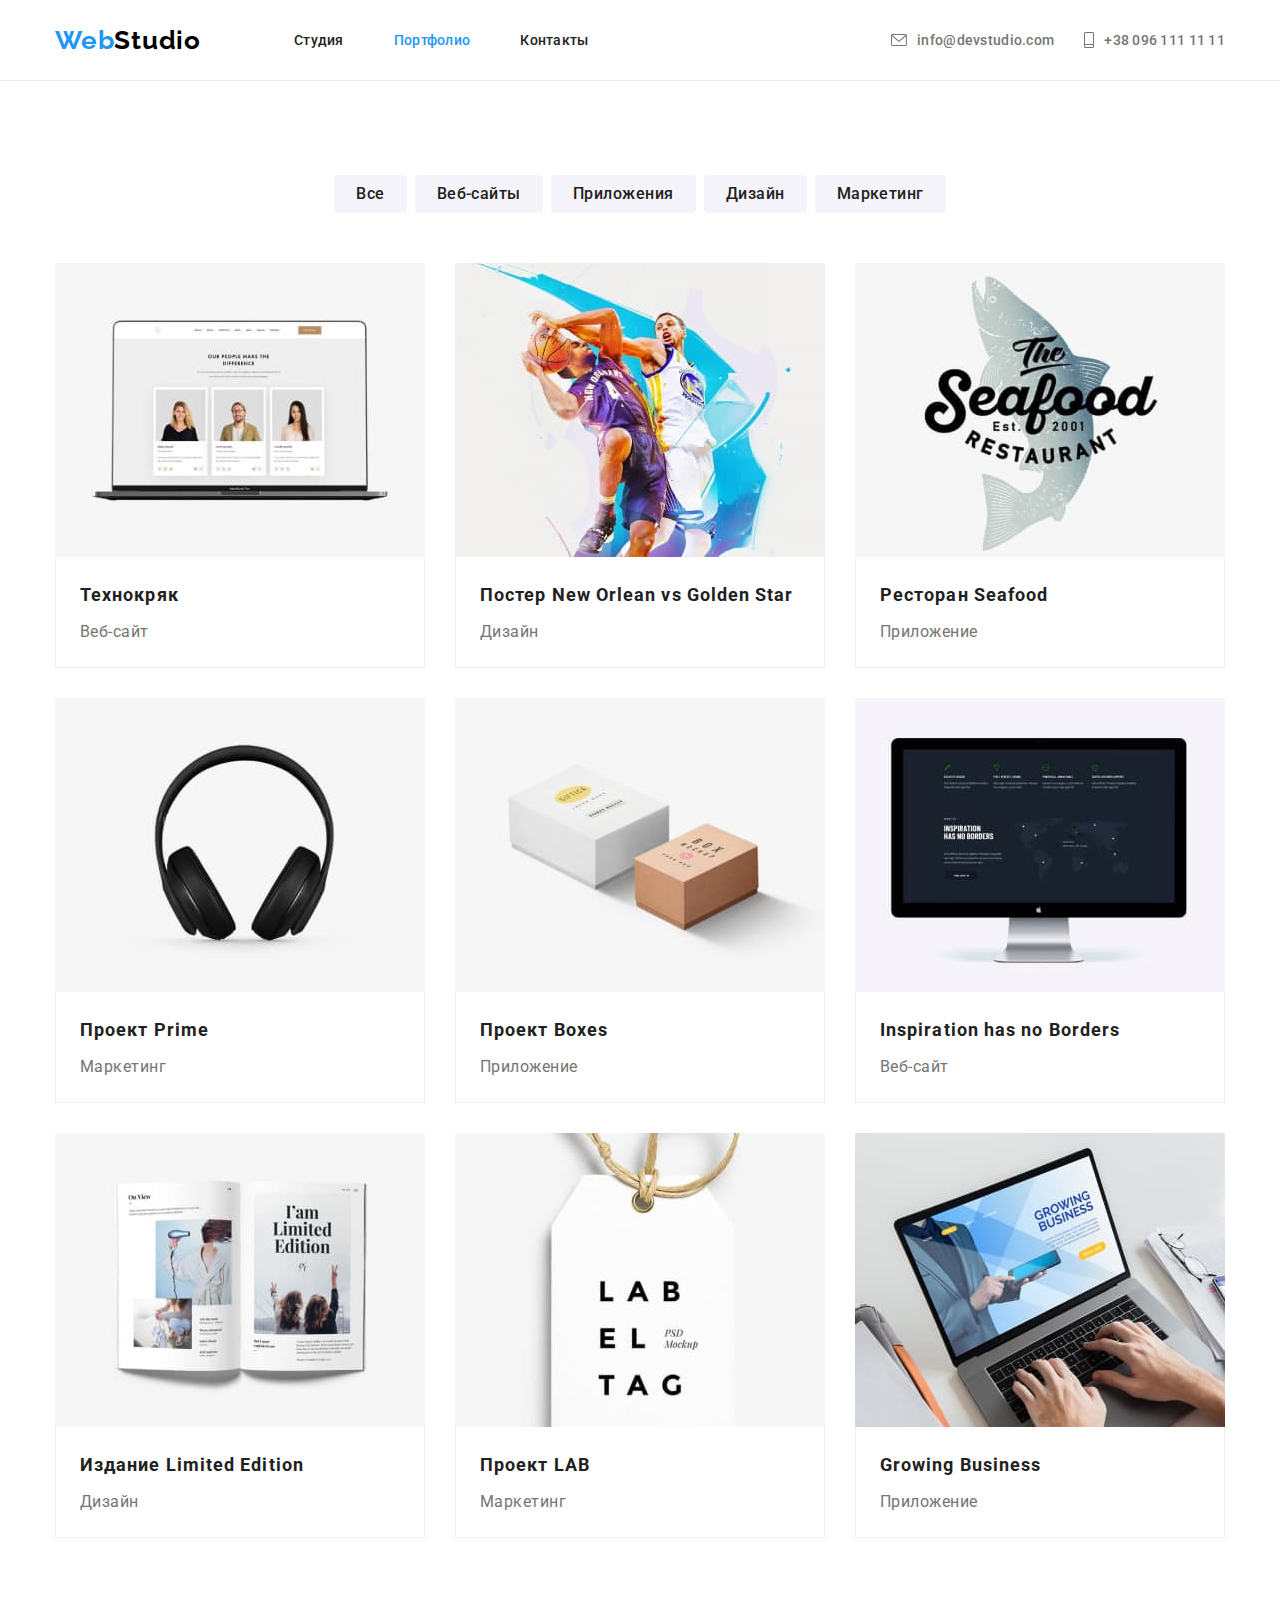
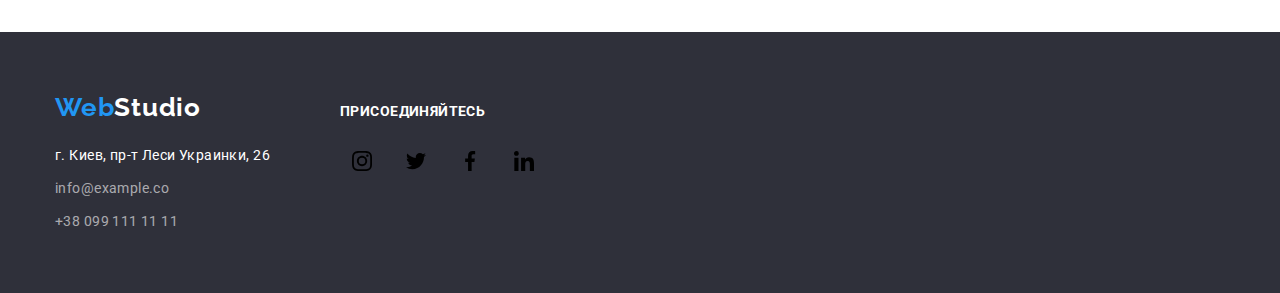
==== portfolio.html @ c2f08a3c "ДЗ5" ====
<!DOCTYPE html>
<html lang="ru">
  <head>
    <meta charset="UTF-8" />
    <meta http-equiv="X-UA-Compatible" content="IE=edge" />
    <meta name="viewport" content="width=device-width, initial-scale=1.0" />
    <link rel="preconnect" href="https://fonts.googleapis.com" />
    <link rel="preconnect" href="https://fonts.gstatic.com" crossorigin />
    <link
      href="https://fonts.googleapis.com/css2?family=Raleway:wght@700&family=Roboto:wght@400;500;700;900&display=swap"
      rel="stylesheet"
    />
    <link
      rel="stylesheet"
      href="https://cdnjs.cloudflare.com/ajax/libs/modern-normalize/1.1.0/modern-normalize.min.css"
    />
    <link rel="stylesheet" href="./css/styles.css" />
    <title>Портфолио</title>
  </head>

  <body>
    <header class="header">
      <div class="container">
        <a href="./index.html" class="logo-link first-part-logo">Web<span class="second-part-logo">Studio</span></a>

        <nav class="nav">
          <ul class="nav-list">
            <li class="nav-item">
              <a href="./index.html" class="nav-link">Студия</a>
            </li>
            <li class="nav-item">
              <a href="./portfolio.html" class="nav-link current">Портфолио</a>
            </li>
            <li class="nav-item"><a href="" class="nav-link">Контакты</a></li>
          </ul>
        </nav>

        <ul class="header-address-list">
          <li class="header-address-email">
            <a href="mailto:info@devstudio.com" class="email-link">
              <svg class="icon-envelope" width="16" height="12">
                <use href="images/icons.svg#icon-envelope"></use>
              </svg>
              info@devstudio.com</a
            >
          </li>
          <li class="header-address-phone">
            <a href="tel:+380961111111" class="phone-link">
              <svg class="icon-phone" width="10" height="16">
                <use href="images/icons.svg#icon-phone"></use>
              </svg>
              +38 096 111 11 11</a
            >
          </li>
        </ul>
      </div>
    </header>

    <main>
      <section class="portfolio">
        <div class="container">
          <h1 class="visually-hidden">Наше портфолио</h1>
          <ul class="filter-list">
            <li class="filter-item">
              <button type="button" class="filter-btn">Все</button>
            </li>
            <li class="filter-item">
              <button type="button" class="filter-btn">Веб-сайты</button>
            </li>
            <li class="filter-item">
              <button type="button" class="filter-btn">Приложения</button>
            </li>
            <li class="filter-item">
              <button type="button" class="filter-btn">Дизайн</button>
            </li>
            <li class="filter-item">
              <button type="button" class="filter-btn">Маркетинг</button>
            </li>
          </ul>

          <ul class="projects-list">
            <li class="projects-item">
              <a href="" class="projects-link">
                <img src="./images/project-1.jpg" alt="Веб-сайт" width="370" />
                <div class="project-description">
                  <h2 class="projects-item-title">Технокряк</h2>
                  <p class="projects-item-text">Веб-сайт</p>
                </div>
              </a>
            </li>
            <li class="projects-item">
              <a href="" class="projects-link">
                <img src="./images/project-2.jpg" alt="Постер" width="370" />
                <div class="project-description">
                  <h2 class="projects-item-title">Постер New Orlean vs Golden Star</h2>
                  <p class="projects-item-text">Дизайн</p>
                </div>
              </a>
            </li>
            <li class="projects-item">
              <a href="" class="projects-link">
                <img src="./images/project-3.jpg" alt="Логотип ресторана" width="370" />
                <div class="project-description">
                  <h2 class="projects-item-title">Ресторан Seafood</h2>
                  <p class="projects-item-text">Приложение</p>
                </div>
              </a>
            </li>
            <li class="projects-item">
              <a href="" class="projects-link">
                <img src="./images/project-4.jpg" alt="Наушники" width="370" />
                <div class="project-description">
                  <h2 class="projects-item-title">Проект Prime</h2>
                  <p class="projects-item-text">Маркетинг</p>
                </div>
              </a>
            </li>
            <li class="projects-item">
              <a href="" class="projects-link">
                <img src="./images/project-5.jpg" alt="Коробки" width="370" />
                <div class="project-description">
                  <h2 class="projects-item-title">Проект Boxes</h2>
                  <p class="projects-item-text">Приложение</p>
                </div>
              </a>
            </li>
            <li class="projects-item">
              <a href="" class="projects-link">
                <img src="./images/project-6.jpg" alt="Веб-сайт" width="370" />
                <div class="project-description">
                  <h2 class="projects-item-title">Inspiration has no Borders</h2>
                  <p class="projects-item-text">Веб-сайт</p>
                </div>
              </a>
            </li>
            <li class="projects-item">
              <a href="" class="projects-link">
                <img src="./images/project-7.jpg" alt="Книга" width="370" />
                <div class="project-description">
                  <h2 class="projects-item-title">Издание Limited Edition</h2>
                  <p class="projects-item-text">Дизайн</p>
                </div>
              </a>
            </li>
            <li class="projects-item">
              <a href="" class="projects-link">
                <img src="./images/project-8.jpg" alt="Бирка" width="370" />
                <div class="project-description">
                  <h2 class="projects-item-title">Проект LAB</h2>
                  <p class="projects-item-text">Маркетинг</p>
                </div>
              </a>
            </li>
            <li class="projects-item">
              <a href="" class="projects-link">
                <img src="./images/project-9.jpg" alt="Ноутбук" width="370" />
                <div class="project-description">
                  <h2 class="projects-item-title">Growing Business</h2>
                  <p class="projects-item-text">Приложение</p>
                </div>
              </a>
            </li>
          </ul>
        </div>
      </section>
    </main>

    <footer class="footer">
      <div class="container">
        <div class="container-address">
          <a href="./index.html" class="logo-link first-part-logo">Web<span class="second-part-logo">Studio</span></a>
          <address class="footer-address">
            <ul class="footer-address-list">
              <li class="footer-address-geo">
                <a href="https://goo.gl/maps/oRimaYfx6mKXGupH7" target="_blank" class="geo-link">
                  г. Киев, пр-т Леси Украинки, 26
                </a>
              </li>
              <li class="footer-address-email">
                <a href="mailto:info@example.com" class="email-link">info@example.co</a>
              </li>
              <li class="footer-address-phone">
                <a href="tel:+380991111111" class="phone-link">+38 099 111 11 11</a>
              </li>
            </ul>
          </address>
        </div>
        <div class="container-social">
          <h2 class="container-social-title">Присоединяйтесь</h2>
          <ul class="social-link-list">
            <li class="social-link-item">
              <a href="https://www.instagram.com/" class="social-link"
                ><svg width="20" height="20">
                  <use href="./images/icons.svg#icon-instagram"></use>
                </svg>
              </a>
            </li>

            <li class="social-link-item">
              <a href="https://twitter.com/" class="social-link">
                <svg width="20" height="20">
                  <use href="./images/icons.svg#icon-twitter"></use>
                </svg>
              </a>
            </li>

            <li class="social-link-item">
              <a href="https://www.facebook.com/" class="social-link"
                ><svg width="20" height="20">
                  <use href="./images/icons.svg#icon-facebook"></use>
                </svg>
              </a>
            </li>

            <li class="social-link-item">
              <a href="https://www.linkedin.com/" class="social-link">
                <svg width="20" height="20">
                  <use href="./images/icons.svg#icon-linkedin"></use>
                </svg>
              </a>
            </li>
          </ul>
        </div>
      </div>
    </footer>
  </body>
</html>
---- css/styles.css ----
/* CSS Custom Properties */
:root {
  --main-text-color: #757575;
  --main-title-color: #212121;
  --nav-text-color: #212121;
  --active-color: #2196f3;
}

/* GLOBAL STYLES */
body {
  font-family: 'Roboto', sans-serif;
  color: var(--main-text-color);
  margin-left: auto;
  margin-right: auto;
}

/* RESET STYLES*/
h1,
h2,
h3,
h4,
h5,
h6,
p,
ul {
  margin: 0;
  padding: 0;
}
.logo-link,
.nav-link,
.email-link,
.phone-link,
.geo-link,
.projects-link {
  text-decoration: none;
  font-style: normal;
  color: inherit;
}
.nav-list,
.team-list,
.works-list,
.advantages-list,
.footer-address-list,
.header-address-list,
.filter-list,
.projects-list,
.social-link-list,
.clients-list,
.footer-social-link-list {
  list-style-type: none;
}
.filter-btn,
.hero-btn {
  font-family: inherit;
}
img {
  display: block;
  max-width: 100%;
  height: auto;
}

/* PATTERN */
.visually-hidden {
  position: absolute;
  white-space: nowrap;
  width: 1px;
  height: 1px;
  overflow: hidden;
  border: 0;
  padding: 0;
  clip: rect(0 0 0 0);
  clip-path: inset(50%);
  margin: -1px;
}

/* CONTAINER */
.container {
  width: 1200px;
  margin: 0 auto;
  padding-left: 15px;
  padding-right: 15px;
}

/* HEADER */
.header {
  border-bottom: #ececec solid 1px;
}
header > .container {
  align-items: center;
  display: flex;
}

/* HEADER-LOGO */
.first-part-logo {
  font-family: 'Raleway', sans-serif;
  font-weight: 700;
  font-size: 26px;
  line-height: calc(31 / 26);
  letter-spacing: 0.03em;
  color: #2196f3;
}
header .second-part-logo {
  color: #000000;
}

/* HEADER-NAVIGATION */
.nav {
  margin-left: 93px;
}
.nav-list {
  padding: 0;
  display: flex;
}
.nav-list li:not(:last-child) {
  margin-right: 50px;
}
.nav-link {
  display: block;
  font-weight: 500;
  font-size: 14px;
  line-height: calc(16 / 14);
  letter-spacing: 0.02em;
  padding-top: 32px;
  padding-bottom: 32px;
  color: var(--nav-text-color);
}
.nav-link.current {
  color: var(--active-color);
}
.nav-link:hover,
.nav-link:focus {
  color: var(--active-color);
}

/* HEADER-HEADER ADDRESS */
.header-address-list {
  display: flex;
  margin-left: auto;
}
.header-address-list li:not(:last-child) {
  margin-right: 30px;
}
.header-address-email > .email-link,
.header-address-phone > .phone-link {
  display: flex;
  align-items: center;
  font-weight: 500;
  font-size: 14px;
  line-height: calc(16 / 14);
  letter-spacing: 0.02em;
  color: var(--main-text-color);
  padding-top: 32px;
  padding-bottom: 32px;
}
.email-link:hover,
.email-link:focus,
.phone-link:hover,
.phone-link:focus {
  color: var(--active-color);
}
.icon-envelope {
  margin-right: 10px;
  fill: currentColor;
}
.icon-phone {
  margin-right: 10px;
  fill: currentColor;
}

/* MAIN */
/* MAIN-HERO */
.hero {
  padding-top: 200px;
  padding-bottom: 200px;
  min-width: 1600px;
  margin-left: auto;
  margin-right: auto;
  background-color: #2f303a;
  background-image: linear-gradient(rgba(47, 48, 58, 0.4), rgba(47, 48, 58, 0.4)), url(../images/hero.jpg);
  background-position: center;
  background-repeat: no-repeat;
  background-size: cover;
  text-align: center;
}
.hero-title {
  font-weight: 900;
  font-size: 44px;
  line-height: calc(60 / 44);
  letter-spacing: 0.06em;
  text-transform: uppercase;
  color: #ffffff;
  width: 696px;
  margin-left: auto;
  margin-right: auto;
}
.hero-btn {
  display: block;
  cursor: pointer;
  font-weight: 700;
  font-size: 16px;
  line-height: calc(30 / 16);
  letter-spacing: 0.06em;
  color: #ffffff;
  background-color: #2196f3;
  border-radius: 4px;
  border: unset;
  width: 200px;
  height: 50px;
  margin-left: auto;
  margin-right: auto;
  margin-top: 30px;
  padding: 0;
}

/* MAIN-ADVANTAGES */
.advantages {
  padding-bottom: 0;
  padding-top: 94px;
  padding-bottom: 94px;
}
.advantages-item {
  width: calc((100%- (30px * 3)) / 4);
}
.advantages-list .advantages-item:not(:last-child) {
  margin-right: 30px;
}
.advantages-list {
  display: flex;
}
.advantages-icon {
  display: flex;
  height: 120px;
  background-color: #f5f4fa;
  align-items: center;
  justify-content: center;
  margin-bottom: 30px;
  border-radius: 4px;
}
.advantages-item-title {
  font-weight: 700;
  font-size: 14px;
  line-height: calc(16 / 14);
  letter-spacing: 0.03em;
  text-transform: uppercase;
  color: var(--main-title-color);
  margin-bottom: 10px;
}
.advantages-item-text {
  font-size: 14px;
  line-height: calc(24 / 14);
  letter-spacing: 0.03em;
}

/* MAIN-WORSK */
.works {
  text-align: center;
  padding-bottom: 94px;
}
.works-title {
  font-weight: 700;
  font-size: 36px;
  line-height: calc(41 / 36);
  letter-spacing: 0.03em;
  color: var(--main-title-color);
  margin-bottom: 50px;
}
.works-list {
  display: flex;
}

.works-list > .works-item:not(:last-child) {
  margin-right: 30px;
}

/* MAIN-TEAM */
.team {
  text-align: center;
  background-color: #f5f4fa;
  padding-top: 94px;
  padding-bottom: 94px;
}
.team-title {
  font-weight: 700;
  font-size: 36px;
  line-height: calc(41 / 36);
  letter-spacing: 0.03em;
  color: var(--main-title-color);
}
.team-list {
  display: flex;
  margin-top: 50px;
}
.team-list > .team-item:not(:last-child) {
  margin-right: 30px;
}
.team-item {
  width: calc((100%-30px * 3) / 4);
  background-color: #fff;
  box-shadow: 0px 1px 3px rgba(0, 0, 0, 0.12), 0px 1px 1px rgba(0, 0, 0, 0.14), 0px 2px 1px rgba(0, 0, 0, 0.2);
  border-radius: 0px 0px 4px 4px;
}
.team-item-title {
  font-weight: 500;
  font-size: 16px;
  line-height: calc(19 / 16);
  letter-spacing: 0.03em;
  color: var(--main-title-color);
}
.team-item-text {
  font-size: 16px;
  line-height: calc(19 / 16);
  letter-spacing: 0.03em;
  margin-top: 10px;
}
.social-link-list {
  display: flex;
  justify-content: center;
  margin-top: 16px;
}
.social-link-item:not(:last-child) {
  margin-right: 10px;
}
.social-link {
  display: flex;
  align-items: center;
  justify-content: center;
  width: 44px;
  height: 44px;
  border-radius: 50%;
}
.social-link:hover,
.social-link:focus {
  background-color: var(--active-color);
}
.social-link-icon {
  fill: #afb1b8;
}
.social-link:hover .social-link-icon,
.social-link:focus .social-link-icon {
  fill: #ffffff;
}
.team-description {
  padding-top: 30px;
  padding-bottom: 30px;
}

/* CLIENTS */
.clients {
  text-align: center;
  padding-top: 94px;
  padding-bottom: 94px;
}
.clients-title {
  font-weight: 700;
  font-size: 36px;
  line-height: calc(42 / 36);
  letter-spacing: 0.03em;
  color: var(--main-title-color);
  margin-bottom: 50px;
}
.clients-list {
  display: flex;
  justify-content: center;
}
.clients-item:not(:last-child) {
  margin-right: 30px;
}

.clients-link {
  display: flex;
  align-items: center;
  justify-content: center;
  width: 170px;
  height: 92px;
  border: 1px solid #afb1b8;
  border-radius: 4px;
}
.clients-link:hover,
.clients-link:focus {
  border-color: var(--active-color);
}
.clients-link-icon {
  fill: #afb1b8;
}
.clients-link:hover .clients-link-icon,
.clients-link:focus .clients-link-icon {
  fill: var(--active-color);
}

/* FOOTER */
.footer {
  background-color: #2f303a;
  padding-top: 60px;
  padding-bottom: 60px;
}
.footer > .container {
  display: flex;
  align-items: baseline;
}
.container-address {
  margin-right: 70px;
}

/* FOOTER-LOGO */
footer .second-part-logo {
  color: #ffffff;
}

/* FOOTER-ADDRESS */
.footer-address {
  margin-top: 20px;
}
footer .geo-link {
  font-size: 14px;
  line-height: calc(24 / 14);
  letter-spacing: 0.03em;
  color: #ffffff;
}
.footer-address-email,
.footer-address-phone {
  margin-top: 9px;
}
footer .email-link,
footer .phone-link {
  font-size: 14px;
  line-height: calc(24 / 14);
  letter-spacing: 0.03em;
  color: rgba(255, 255, 255, 0.6);
}
.geo-link:hover,
.geo-link:focus {
  color: var(--active-color);
}
.container-social-title {
  font-weight: 700;
  font-size: 14px;
  line-height: calc(16 / 14);
  letter-spacing: 0.03em;
  text-transform: uppercase;
  color: #ffffff;
  margin-bottom: 20px;
}
.footer-social-link-list {
  display: flex;
  justify-content: center;
}
.footer-social-link-item:not(:last-child) {
  margin-right: 10px;
}
.footer-social-link {
  display: flex;
  align-items: center;
  justify-content: center;
  width: 44px;
  height: 44px;
  border-radius: 50%;
  background-color: rgba(255, 255, 255, 0.1);
}
.footer-social-link:hover,
.footer-social-link:focus {
  background-color: var(--active-color);
}
.footer-social-link-icon {
  fill: #ffffff;
}

/* PORTFOLIO */
/* MAIN */
/* OUR PORTFOLIO */

.filter-list {
  display: flex;
  margin-bottom: 50px;
  justify-content: center;
}
.filter-btn {
  cursor: pointer;
  font-weight: 500;
  font-size: 16px;
  line-height: calc(26 / 16);
  letter-spacing: 0.03em;
  background-color: #f5f4fa;
  color: #212121;
  border-radius: 4px;
  border: none;
  padding: 6px 22px;
}
.filter-list > .filter-item:not(:last-child) {
  margin-right: 8px;
}
.filter-btn:hover,
.filter-btn:focus {
  color: #ffffff;
  background-color: var(--active-color);
  box-shadow: 0px 3px 1px rgba(0, 0, 0, 0.1), 0px 1px 2px rgba(0, 0, 0, 0.08), 0px 2px 2px rgba(0, 0, 0, 0.12);
}
.portfolio {
  padding-top: 94px;
  padding-bottom: 94px;
}
.projects-list {
  display: flex;
  flex-wrap: wrap;
}
.projects-list > .projects-item:not(:nth-child(3n)) {
  margin-right: 30px;
}
.projects-list > .projects-item:not(:nth-last-child(-n + 3)) {
  margin-bottom: 30px;
}
.projects-item {
  flex-basis: calc((100%- (30px * 2) / 3));
}
.projects-link {
  display: block;
}
.projects-link:hover,
.projects-link:focus {
  box-shadow: 0px 1px 1px rgba(0, 0, 0, 0.12), 0px 4px 4px rgba(0, 0, 0, 0.06), 1px 4px 6px rgba(0, 0, 0, 0.16);
}
.project-description {
  border-right: 1px solid#eeeeee;
  border-bottom: 1px solid #eeeeee;
  border-left: 1px solid #eeeeee;
  padding: 20px 24px;
}
.projects-item-title {
  font-weight: 700;
  font-size: 18px;
  line-height: calc(36 / 18);
  letter-spacing: 0.06em;
  color: var(--main-title-color);
}
.projects-item-text {
  font-size: 16px;
  line-height: calc(30 / 16);
  letter-spacing: 0.03em;
  margin-top: 4px;
}
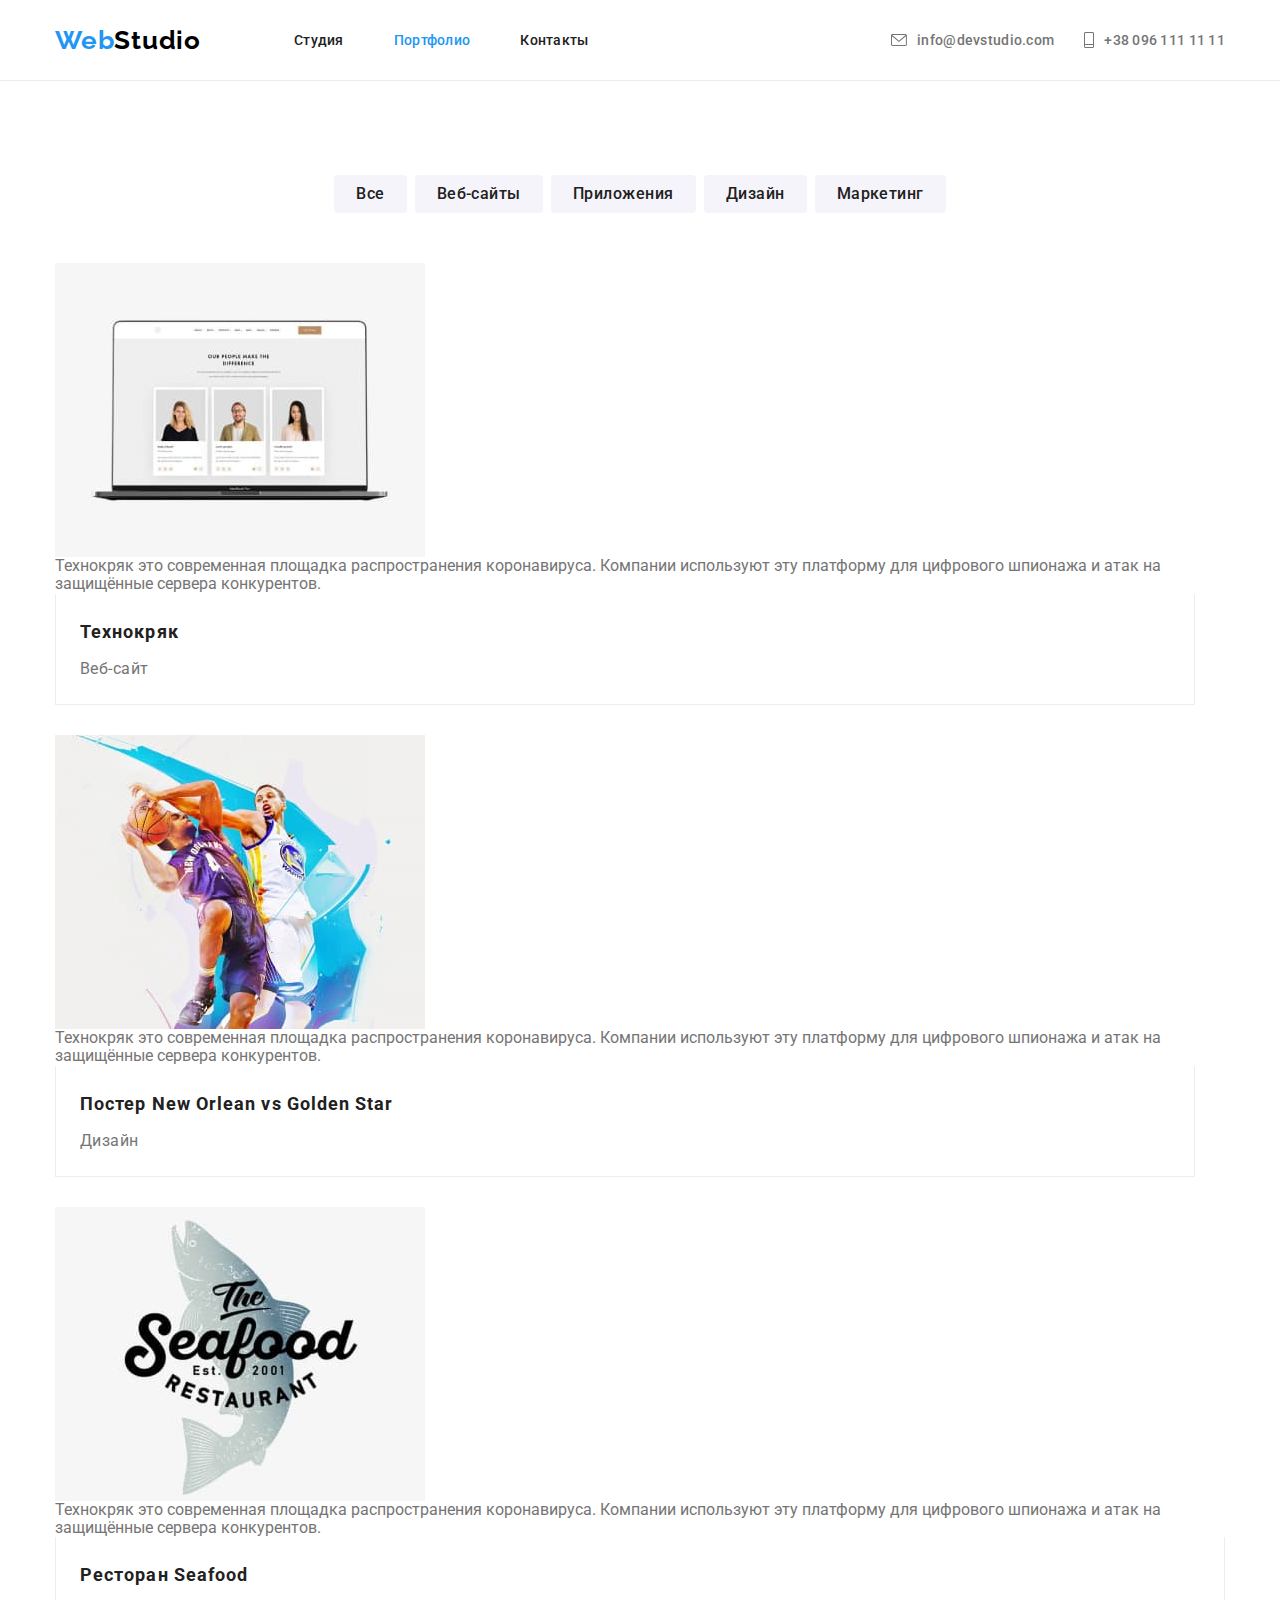
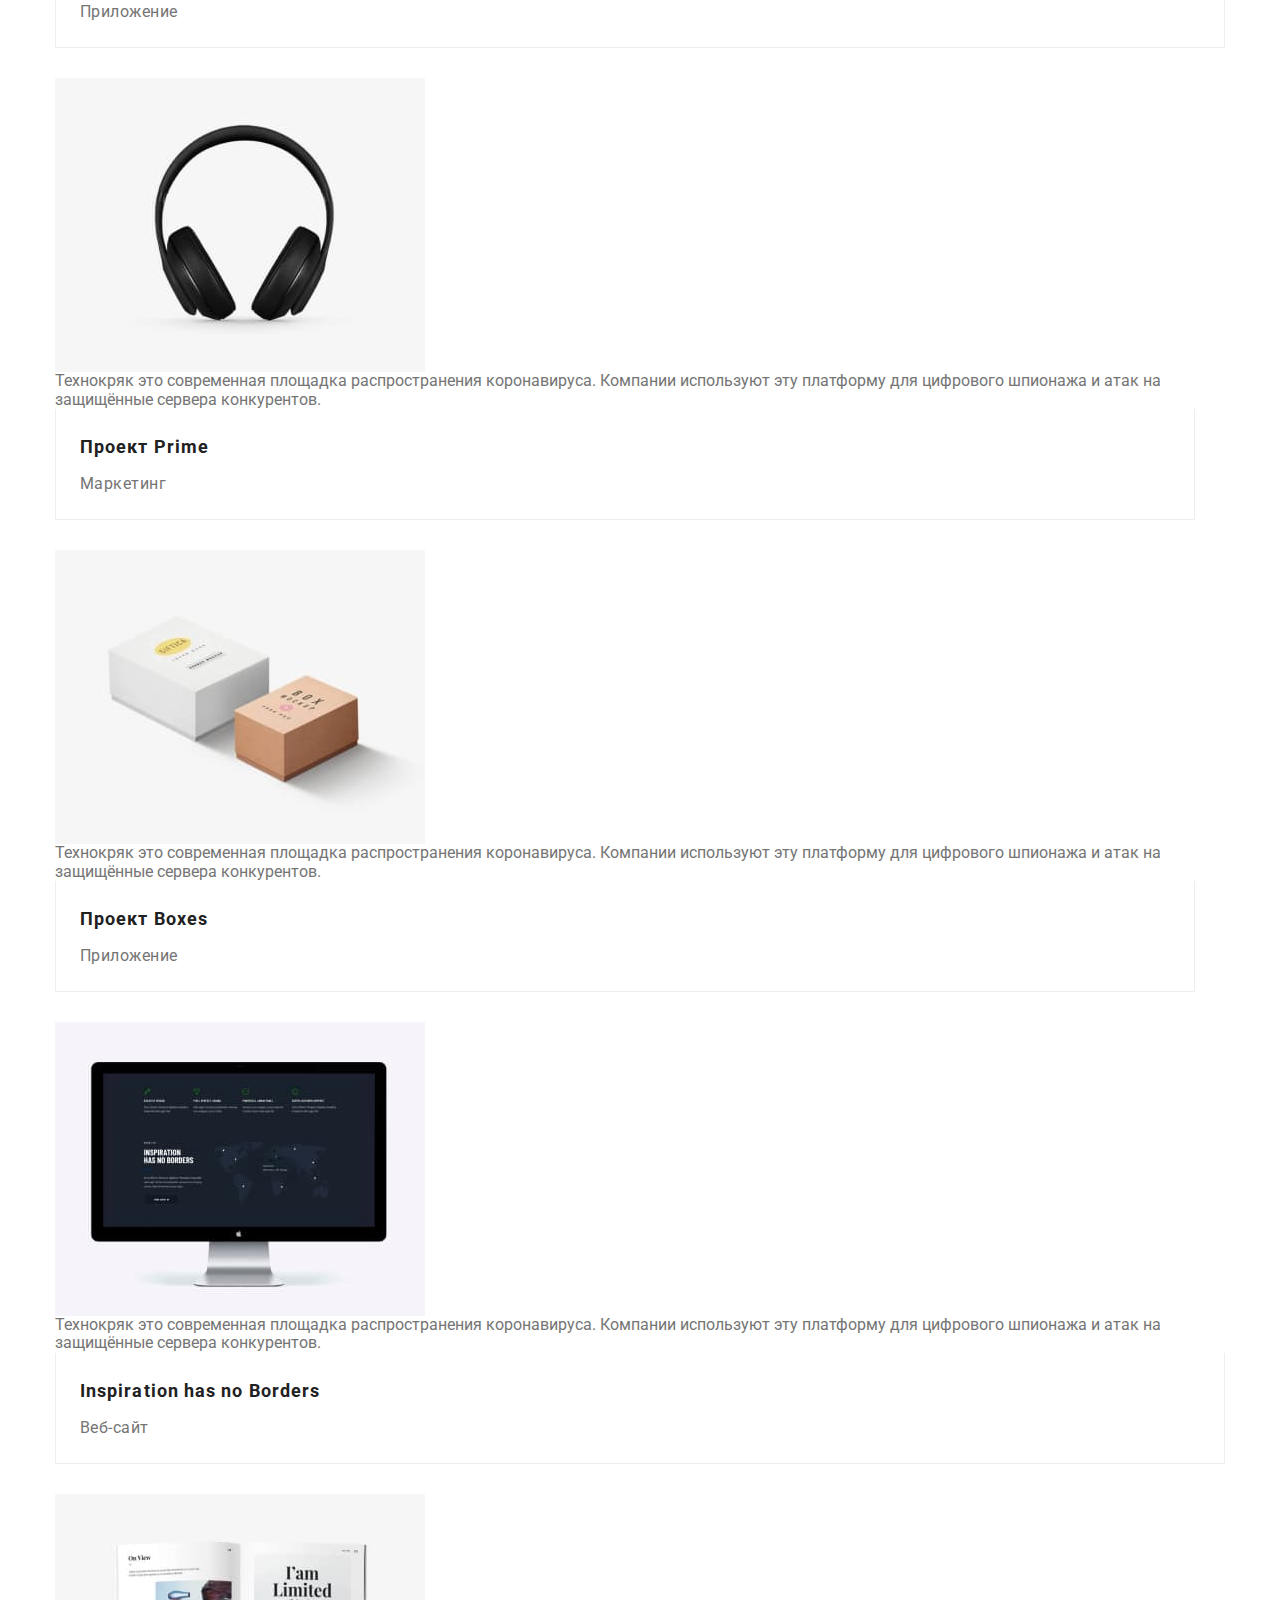
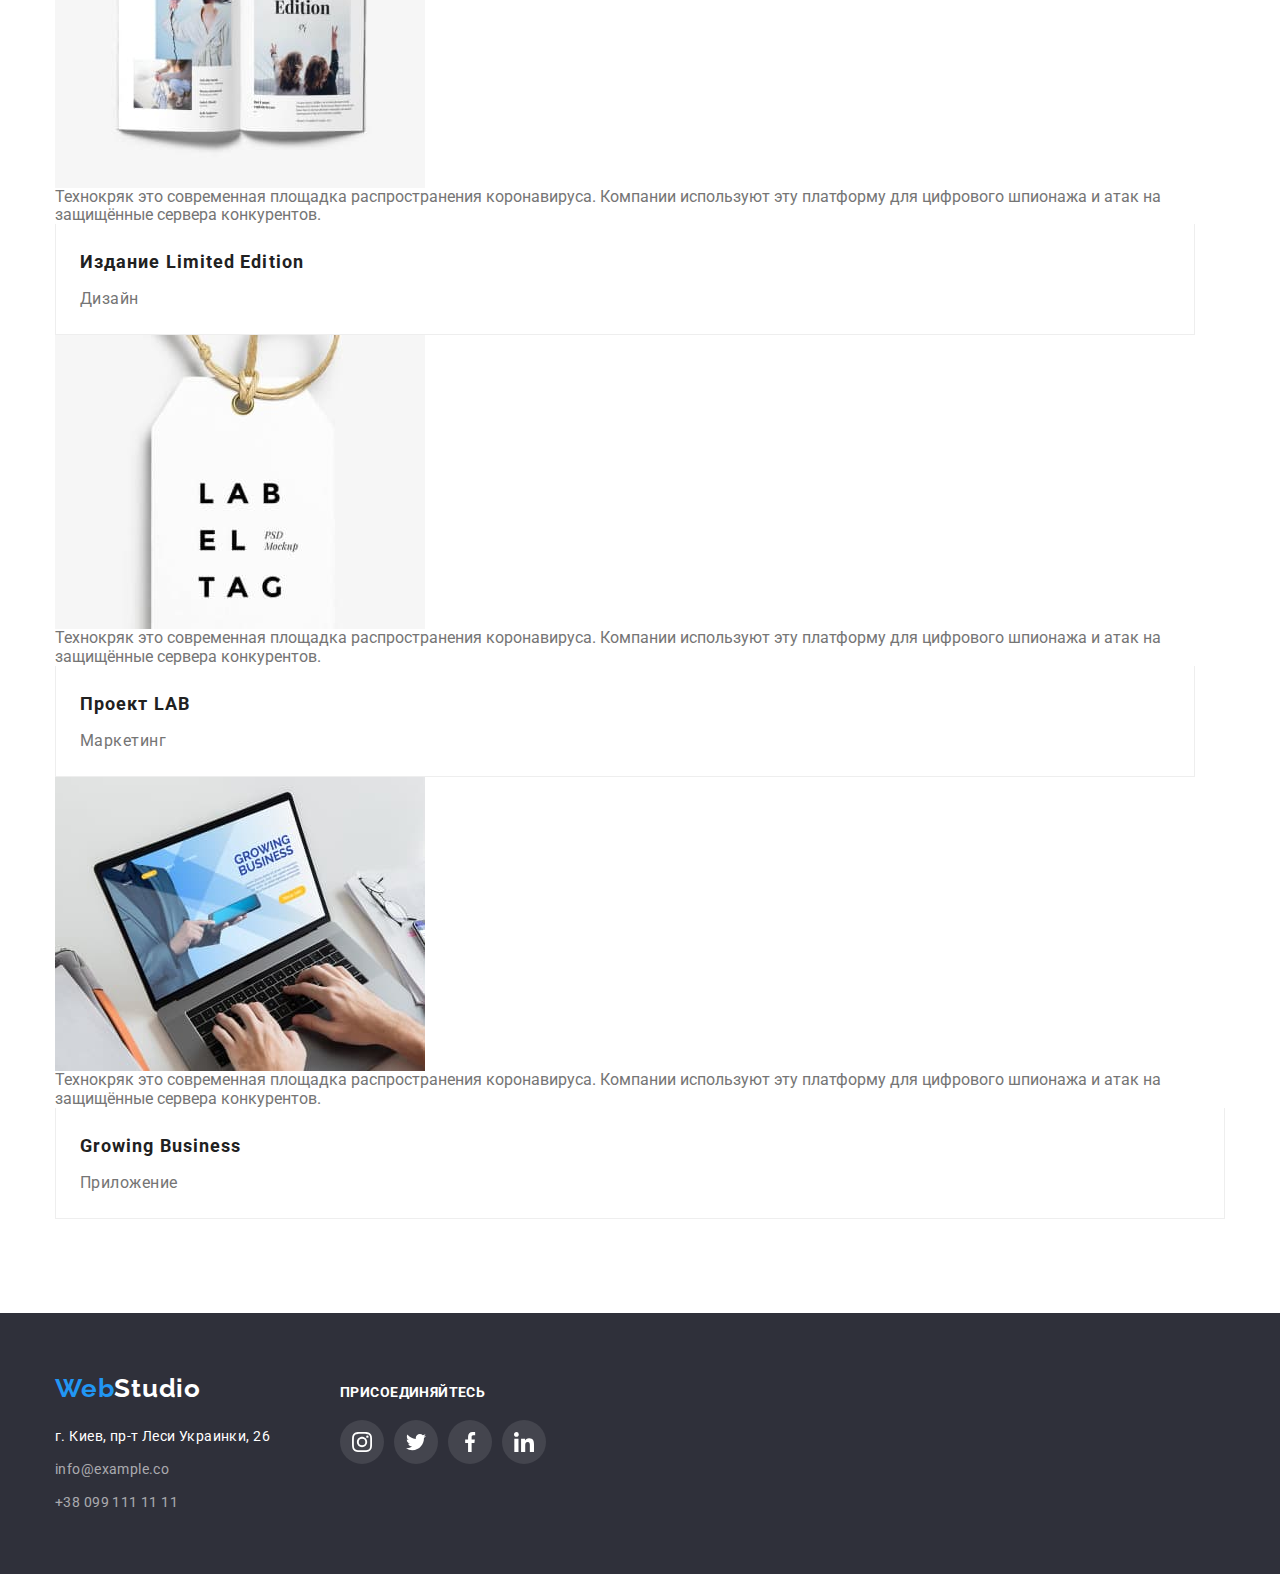
==== commit a511ffdd: "Update portfolio.html" ====
--- a/portfolio.html
+++ b/portfolio.html
@@ -81,7 +81,13 @@
           <ul class="projects-list">
             <li class="projects-item">
               <a href="" class="projects-link">
-                <img src="./images/project-1.jpg" alt="Веб-сайт" width="370" />
+                <div class="project-link-wrap">
+                  <img src="./images/project-1.jpg" alt="Веб-сайт" width="370" />
+                  <p class="project-wrap-text">
+                    Технокряк это современная площадка распространения коронавируса. Компании используют эту платформу
+                    для цифрового шпионажа и атак на защищённые сервера конкурентов.
+                  </p>
+                </div>
                 <div class="project-description">
                   <h2 class="projects-item-title">Технокряк</h2>
                   <p class="projects-item-text">Веб-сайт</p>
@@ -90,7 +96,13 @@
             </li>
             <li class="projects-item">
               <a href="" class="projects-link">
-                <img src="./images/project-2.jpg" alt="Постер" width="370" />
+                <div class="project-link-wrap">
+                  <img src="./images/project-2.jpg" alt="Постер" width="370" />
+                  <p class="project-wrap-text">
+                    Технокряк это современная площадка распространения коронавируса. Компании используют эту платформу
+                    для цифрового шпионажа и атак на защищённые сервера конкурентов.
+                  </p>
+                </div>
                 <div class="project-description">
                   <h2 class="projects-item-title">Постер New Orlean vs Golden Star</h2>
                   <p class="projects-item-text">Дизайн</p>
@@ -99,7 +111,13 @@
             </li>
             <li class="projects-item">
               <a href="" class="projects-link">
-                <img src="./images/project-3.jpg" alt="Логотип ресторана" width="370" />
+                <div class="project-link-wrap">
+                  <img src="./images/project-3.jpg" alt="Логотип ресторана" width="370" />
+                  <p class="project-wrap-text">
+                    Технокряк это современная площадка распространения коронавируса. Компании используют эту платформу
+                    для цифрового шпионажа и атак на защищённые сервера конкурентов.
+                  </p>
+                </div>
                 <div class="project-description">
                   <h2 class="projects-item-title">Ресторан Seafood</h2>
                   <p class="projects-item-text">Приложение</p>
@@ -108,7 +126,13 @@
             </li>
             <li class="projects-item">
               <a href="" class="projects-link">
-                <img src="./images/project-4.jpg" alt="Наушники" width="370" />
+                <div class="project-link-wrap">
+                  <img src="./images/project-4.jpg" alt="Наушники" width="370" />
+                  <p class="project-wrap-text">
+                    Технокряк это современная площадка распространения коронавируса. Компании используют эту платформу
+                    для цифрового шпионажа и атак на защищённые сервера конкурентов.
+                  </p>
+                </div>
                 <div class="project-description">
                   <h2 class="projects-item-title">Проект Prime</h2>
                   <p class="projects-item-text">Маркетинг</p>
@@ -117,7 +141,13 @@
             </li>
             <li class="projects-item">
               <a href="" class="projects-link">
-                <img src="./images/project-5.jpg" alt="Коробки" width="370" />
+                <div class="project-link-wrap">
+                  <img src="./images/project-5.jpg" alt="Коробки" width="370" />
+                  <p class="project-wrap-text">
+                    Технокряк это современная площадка распространения коронавируса. Компании используют эту платформу
+                    для цифрового шпионажа и атак на защищённые сервера конкурентов.
+                  </p>
+                </div>
                 <div class="project-description">
                   <h2 class="projects-item-title">Проект Boxes</h2>
                   <p class="projects-item-text">Приложение</p>
@@ -126,7 +156,13 @@
             </li>
             <li class="projects-item">
               <a href="" class="projects-link">
-                <img src="./images/project-6.jpg" alt="Веб-сайт" width="370" />
+                <div class="project-link-wrap">
+                  <img src="./images/project-6.jpg" alt="Веб-сайт" width="370" />
+                  <p class="project-wrap-text">
+                    Технокряк это современная площадка распространения коронавируса. Компании используют эту платформу
+                    для цифрового шпионажа и атак на защищённые сервера конкурентов.
+                  </p>
+                </div>
                 <div class="project-description">
                   <h2 class="projects-item-title">Inspiration has no Borders</h2>
                   <p class="projects-item-text">Веб-сайт</p>
@@ -135,7 +171,13 @@
             </li>
             <li class="projects-item">
               <a href="" class="projects-link">
-                <img src="./images/project-7.jpg" alt="Книга" width="370" />
+                <div class="project-link-wrap">
+                  <img src="./images/project-7.jpg" alt="Книга" width="370" />
+                  <p class="project-wrap-text">
+                    Технокряк это современная площадка распространения коронавируса. Компании используют эту платформу
+                    для цифрового шпионажа и атак на защищённые сервера конкурентов.
+                  </p>
+                </div>
                 <div class="project-description">
                   <h2 class="projects-item-title">Издание Limited Edition</h2>
                   <p class="projects-item-text">Дизайн</p>
@@ -144,7 +186,13 @@
             </li>
             <li class="projects-item">
               <a href="" class="projects-link">
-                <img src="./images/project-8.jpg" alt="Бирка" width="370" />
+                <div class="project-link-wrap">
+                  <img src="./images/project-8.jpg" alt="Бирка" width="370" />
+                  <p class="project-wrap-text">
+                    Технокряк это современная площадка распространения коронавируса. Компании используют эту платформу
+                    для цифрового шпионажа и атак на защищённые сервера конкурентов.
+                  </p>
+                </div>
                 <div class="project-description">
                   <h2 class="projects-item-title">Проект LAB</h2>
                   <p class="projects-item-text">Маркетинг</p>
@@ -153,7 +201,13 @@
             </li>
             <li class="projects-item">
               <a href="" class="projects-link">
-                <img src="./images/project-9.jpg" alt="Ноутбук" width="370" />
+                <div class="project-link-wrap">
+                  <img src="./images/project-9.jpg" alt="Ноутбук" width="370" />
+                  <p class="project-wrap-text">
+                    Технокряк это современная площадка распространения коронавируса. Компании используют эту платформу
+                    для цифрового шпионажа и атак на защищённые сервера конкурентов.
+                  </p>
+                </div>
                 <div class="project-description">
                   <h2 class="projects-item-title">Growing Business</h2>
                   <p class="projects-item-text">Приложение</p>
@@ -185,36 +239,37 @@
             </ul>
           </address>
         </div>
+
         <div class="container-social">
           <h2 class="container-social-title">Присоединяйтесь</h2>
-          <ul class="social-link-list">
-            <li class="social-link-item">
-              <a href="https://www.instagram.com/" class="social-link"
-                ><svg width="20" height="20">
+          <ul class="footer-social-link-list">
+            <li class="footer-social-link-item">
+              <a href="https://www.instagram.com/" class="footer-social-link"
+                ><svg class="footer-social-link-icon" width="20" height="20">
                   <use href="./images/icons.svg#icon-instagram"></use>
                 </svg>
               </a>
             </li>
 
-            <li class="social-link-item">
-              <a href="https://twitter.com/" class="social-link">
-                <svg width="20" height="20">
+            <li class="footer-social-link-item">
+              <a href="https://twitter.com/" class="footer-social-link">
+                <svg class="footer-social-link-icon" width="20" height="20">
                   <use href="./images/icons.svg#icon-twitter"></use>
                 </svg>
               </a>
             </li>
 
-            <li class="social-link-item">
-              <a href="https://www.facebook.com/" class="social-link"
-                ><svg width="20" height="20">
+            <li class="footer-social-link-item">
+              <a href="https://www.facebook.com/" class="footer-social-link"
+                ><svg class="footer-social-link-icon" width="20" height="20">
                   <use href="./images/icons.svg#icon-facebook"></use>
                 </svg>
               </a>
             </li>
 
-            <li class="social-link-item">
-              <a href="https://www.linkedin.com/" class="social-link">
-                <svg width="20" height="20">
+            <li class="footer-social-link-item">
+              <a href="https://www.linkedin.com/" class="footer-social-link">
+                <svg class="footer-social-link-icon" width="20" height="20">
                   <use href="./images/icons.svg#icon-linkedin"></use>
                 </svg>
               </a>
